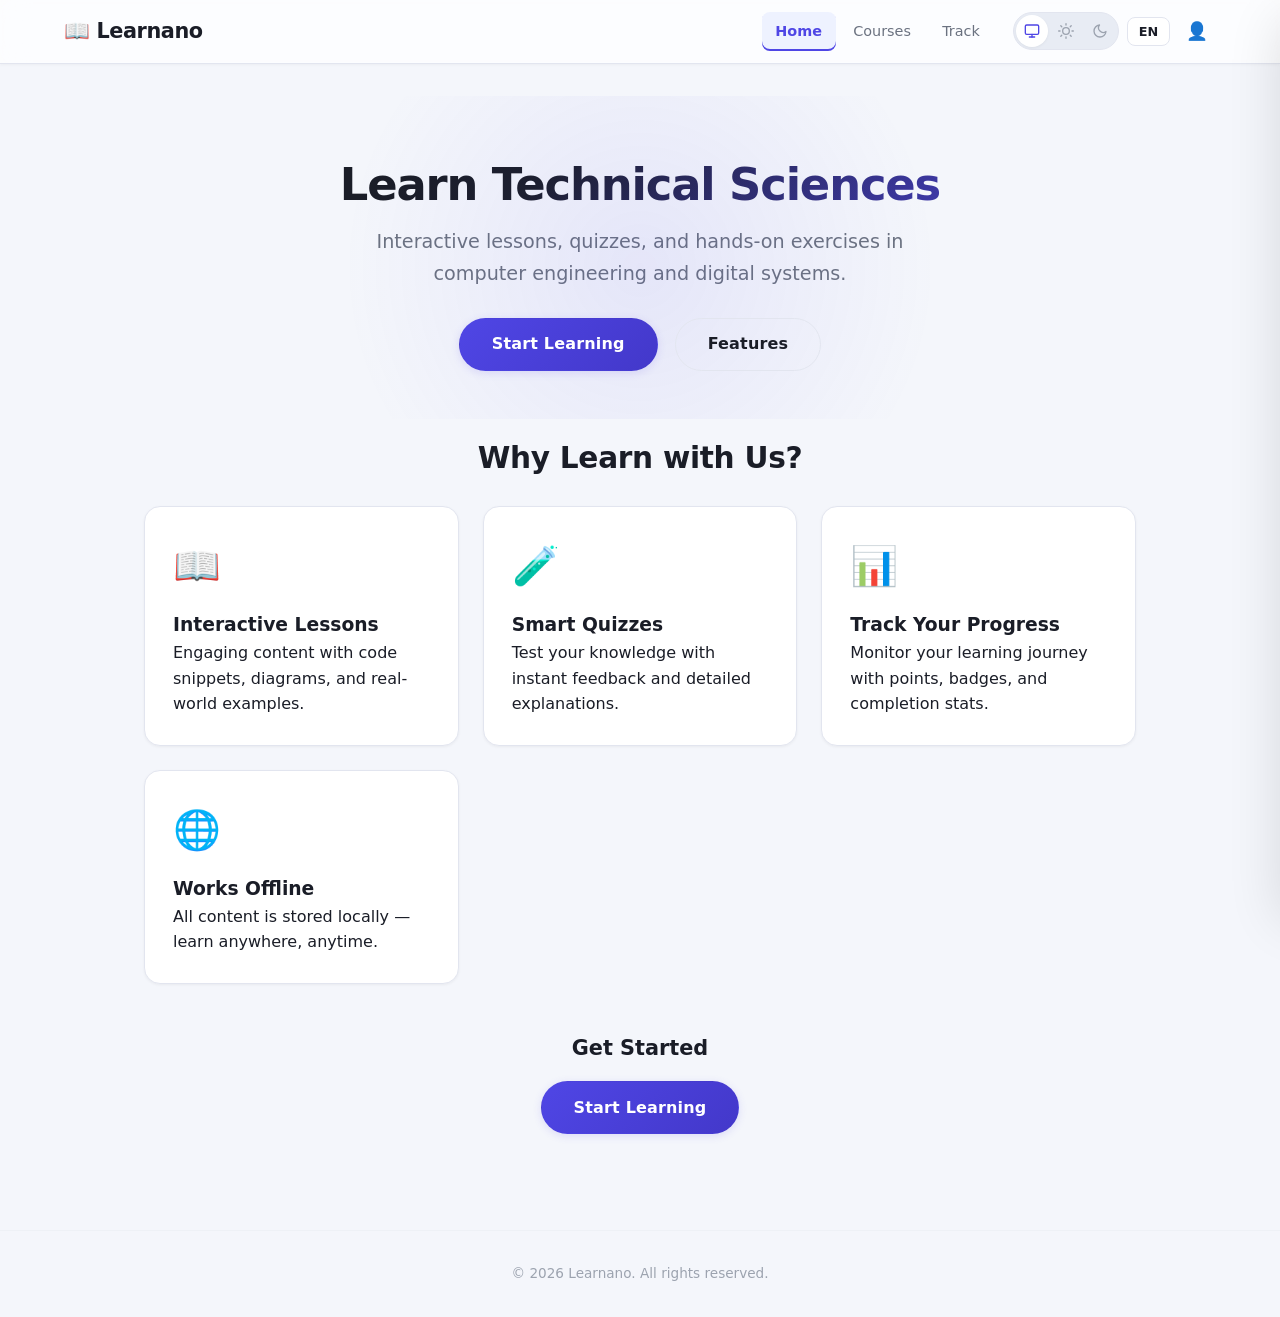
==== index.html @ 5692a2cd "version v1.0.0" ====
<!DOCTYPE html>
<html lang="en" data-theme="system">
<head>
  <meta charset="UTF-8">
  <meta name="viewport" content="width=device-width, initial-scale=1.0">
  <meta name="description" content="Learn Technical Sciences — interactive lessons, quizzes, and exercises.">
  <title>Learnano — Technical Sciences</title>
  <link rel="stylesheet" href="css/main.css">
  <link rel="stylesheet" href="css/animations.css">
</head>
<body data-page="home">

<div id="app">
  <main class="page-wrapper">
    <div class="container">

      <section class="hero text-center animate-fade-in">
        <h1 class="hero-title" data-i18n="hero.title">Learn Technical Sciences</h1>
        <p class="hero-subtitle" data-i18n="hero.subtitle">Interactive lessons, quizzes, and hands-on exercises in computer engineering and digital systems.</p>
        <a href="courses.html" class="btn btn-primary btn-lg" data-i18n="hero.cta">Start Learning</a>
        <a href="#features" class="btn btn-outline btn-lg" data-i18n="home.features" style="margin-inline-start:0.75rem">Features</a>
      </section>

      <section id="features" class="features-section">
        <h2 class="section-title text-center" data-i18n="features.title">Why Learn with Us?</h2>
        <div class="card-grid stagger-children">
          <div class="card">
            <div class="card-body">
              <div class="feature-icon">📖</div>
              <h3 data-i18n="feature.interactive">Interactive Lessons</h3>
              <p data-i18n="feature.interactive.desc">Engaging content with code snippets, diagrams, and real-world examples.</p>
            </div>
          </div>
          <div class="card">
            <div class="card-body">
              <div class="feature-icon">🧪</div>
              <h3 data-i18n="feature.quiz">Smart Quizzes</h3>
              <p data-i18n="feature.quiz.desc">Test your knowledge with instant feedback and detailed explanations.</p>
            </div>
          </div>
          <div class="card">
            <div class="card-body">
              <div class="feature-icon">📊</div>
              <h3 data-i18n="feature.progress">Track Your Progress</h3>
              <p data-i18n="feature.progress.desc">Monitor your learning journey with points, badges, and completion stats.</p>
            </div>
          </div>
          <div class="card">
            <div class="card-body">
              <div class="feature-icon">🌐</div>
              <h3 data-i18n="feature.offline">Works Offline</h3>
              <p data-i18n="feature.offline.desc">All content is stored locally — learn anywhere, anytime.</p>
            </div>
          </div>
        </div>
      </section>

      <section class="text-center" style="padding:3rem 0">
        <h2 data-i18n="home.getStarted" style="font-size:1.3rem;margin-bottom:1rem">Ready to begin?</h2>
        <a href="courses.html" class="btn btn-primary btn-lg" data-i18n="hero.cta">Start Learning</a>
      </section>

    </div>
  </main>
</div>

<script src="js/core.js"></script>
<script src="js/data.js"></script>
<script src="js/loader.js"></script>
<script src="js/app.js"></script>

</body>
</html>
---- css/main.css ----
/* ================================================================
   main.css — Premium Theme, Typography, Layout & Component Styles
   ================================================================ */

/* ---------- CSS Reset ---------- */
*,
*::before,
*::after {
  box-sizing: border-box;
  margin: 0;
  padding: 0;
}

/* ---------- Theme Variables ---------- */
:root {
  /* Light theme (default) — premium tech */
  --bg-primary: #f4f6fb;
  --bg-secondary: #e8ecf4;
  --bg-surface: #ffffff;
  --bg-surface-hover: #f0f2f8;
  --text-primary: #1a1d27;
  --text-secondary: #6b7280;
  --text-muted: #9ca3af;
  --accent: #4f46e5;
  --accent-hover: #4338ca;
  --accent-light: #eef2ff;
  --accent-glow: rgba(79, 70, 229, 0.15);
  --success: #10b981;
  --success-light: #d1fae5;
  --success-dark: #059669;
  --error: #ef4444;
  --error-light: #fee2e2;
  --error-dark: #dc2626;
  --warning: #f59e0b;
  --warning-light: #fef3c7;
  --warning-dark: #d97706;
  --border: #e2e5ef;
  --border-light: #eef1f6;
  --shadow-sm: 0 1px 3px rgba(0, 0, 0, 0.05);
  --shadow-md: 0 4px 14px rgba(0, 0, 0, 0.07);
  --shadow-lg: 0 10px 30px rgba(0, 0, 0, 0.09);
  --shadow-xl: 0 20px 50px rgba(0, 0, 0, 0.12);
  --radius-sm: 8px;
  --radius-md: 12px;
  --radius-lg: 16px;
  --radius-xl: 20px;
  --transition: 0.3s cubic-bezier(0.4, 0, 0.2, 1);
  --nav-height: 64px;
  --max-width: 1040px;
  --font-sans: 'Inter', 'Segoe UI', system-ui, -apple-system, sans-serif;
  --font-mono: 'JetBrains Mono', 'Cascadia Code', 'Fira Code', 'Consolas', monospace;
}

/* ---------- Dark Theme ---------- */
[data-theme="dark"] {
  --bg-primary: #080d1a;
  --bg-secondary: #111827;
  --bg-surface: #1a2035;
  --bg-surface-hover: #232b45;
  --text-primary: #e4e9f2;
  --text-secondary: #94a3b8;
  --text-muted: #64748b;
  --accent: #818cf8;
  --accent-hover: #a5b4fc;
  --accent-light: #1e1b4b;
  --accent-glow: rgba(129, 140, 248, 0.2);
  --success: #34d399;
  --success-light: #064e3b;
  --success-dark: #10b981;
  --error: #f87171;
  --error-light: #450a0a;
  --error-dark: #ef4444;
  --warning: #fbbf24;
  --warning-light: #451a03;
  --warning-dark: #f59e0b;
  --border: #2a3350;
  --border-light: #1e2740;
  --shadow-sm: 0 1px 3px rgba(0, 0, 0, 0.3);
  --shadow-md: 0 4px 14px rgba(0, 0, 0, 0.4);
  --shadow-lg: 0 10px 30px rgba(0, 0, 0, 0.5);
  --shadow-xl: 0 20px 50px rgba(0, 0, 0, 0.6);
}

/* System preference auto-detection */
@media (prefers-color-scheme: dark) {
  [data-theme="system"] {
    --bg-primary: #080d1a;
    --bg-secondary: #111827;
    --bg-surface: #1a2035;
    --bg-surface-hover: #232b45;
    --text-primary: #e4e9f2;
    --text-secondary: #94a3b8;
    --text-muted: #64748b;
    --accent: #818cf8;
    --accent-hover: #a5b4fc;
    --accent-light: #1e1b4b;
    --accent-glow: rgba(129, 140, 248, 0.2);
    --success: #34d399;
    --success-light: #064e3b;
    --success-dark: #10b981;
    --error: #f87171;
    --error-light: #450a0a;
    --error-dark: #ef4444;
    --warning: #fbbf24;
    --warning-light: #451a03;
    --warning-dark: #f59e0b;
    --border: #2a3350;
    --border-light: #1e2740;
    --shadow-sm: 0 1px 3px rgba(0, 0, 0, 0.3);
    --shadow-md: 0 4px 14px rgba(0, 0, 0, 0.4);
    --shadow-lg: 0 10px 30px rgba(0, 0, 0, 0.5);
    --shadow-xl: 0 20px 50px rgba(0, 0, 0, 0.6);
  }
}

/* ---------- RTL Font Overrides ---------- */
[dir="rtl"] {
  --font-sans: 'Inter', 'Segoe UI', system-ui, -apple-system, 'Cairo', 'Tahoma', sans-serif;
  --font-mono: 'JetBrains Mono', 'Cascadia Code', 'Fira Code', 'Consolas', 'Courier New', monospace;
}

/* ---------- Base Typography ---------- */
html {
  font-size: 16px;
  scroll-behavior: smooth;
}

body {
  font-family: var(--font-sans);
  background: var(--bg-primary);
  color: var(--text-primary);
  line-height: 1.6;
  min-height: 100vh;
  transition: background var(--transition), color var(--transition);
  -webkit-font-smoothing: antialiased;
  -moz-osx-font-smoothing: grayscale;
}

a {
  color: var(--accent);
  text-decoration: none;
  transition: color var(--transition);
}

a:hover {
  color: var(--accent-hover);
}

img {
  max-width: 100%;
  height: auto;
}

/* ---------- Focus & Selection ---------- */
:focus-visible {
  outline: 2px solid var(--accent);
  outline-offset: 2px;
}

::selection {
  background: var(--accent-light);
  color: var(--accent);
}

/* ---------- Scrollbar ---------- */
::-webkit-scrollbar {
  width: 8px;
}

::-webkit-scrollbar-track {
  background: transparent;
}

::-webkit-scrollbar-thumb {
  background: var(--text-muted);
  border-radius: 99px;
  transition: background var(--transition);
}

::-webkit-scrollbar-thumb:hover {
  background: var(--text-secondary);
}

/* ---------- Layout Helpers ---------- */
.container {
  width: 100%;
  max-width: var(--max-width);
  margin: 0 auto;
  padding: 0 1.5rem;
}

.page-wrapper {
  min-height: calc(100vh - var(--nav-height));
  padding-top: calc(var(--nav-height) + 2rem);
  padding-bottom: 3rem;
}

.section-title {
  font-size: clamp(1.25rem, 3vw, 1.85rem);
  font-weight: 700;
  margin-bottom: 1.5rem;
  color: var(--text-primary);
  letter-spacing: -0.01em;
}

.text-center {
  text-align: center;
}

/* ---------- Navigation / Header ---------- */
.site-header {
  position: fixed;
  top: 0;
  left: 0;
  right: 0;
  height: var(--nav-height);
  background: rgba(255, 255, 255, 0.72);
  backdrop-filter: blur(14px) saturate(180%);
  -webkit-backdrop-filter: blur(14px) saturate(180%);
  border-bottom: 1px solid var(--border);
  z-index: 1000;
  box-shadow: 0 1px 3px rgba(0, 0, 0, 0.04);
  transition: background var(--transition), border-color var(--transition), box-shadow var(--transition);
}

[data-theme="dark"] .site-header {
  background: rgba(26, 32, 53, 0.78);
  backdrop-filter: blur(14px) saturate(180%);
  -webkit-backdrop-filter: blur(14px) saturate(180%);
}

@media (prefers-color-scheme: dark) {
  [data-theme="system"] .site-header {
    background: rgba(26, 32, 53, 0.78);
    backdrop-filter: blur(14px) saturate(180%);
    -webkit-backdrop-filter: blur(14px) saturate(180%);
  }
}

.header-inner {
  display: flex;
  align-items: center;
  height: 100%;
  max-width: 1200px;
  margin: 0 auto;
  padding: 0 1.5rem;
  gap: 1.25rem;
}

.site-logo {
  display: flex;
  align-items: center;
  gap: 0.5rem;
  font-size: clamp(1.1rem, 2vw, 1.3rem);
  font-weight: 800;
  color: var(--text-primary);
  text-decoration: none;
  white-space: nowrap;
  letter-spacing: -0.02em;
  transition: color var(--transition), transform var(--transition);
}

.site-logo:hover {
  color: var(--accent);
  transform: scale(1.03);
}

.nav-links {
  display: flex;
  align-items: center;
  gap: 0.25rem;
  margin-left: auto;
  list-style: none;
}

[dir="rtl"] .nav-links {
  margin-right: auto;
  margin-left: 0;
}

.nav-links a {
  display: flex;
  align-items: center;
  gap: 0.4rem;
  padding: 0.5rem 0.85rem;
  border-radius: var(--radius-sm);
  color: var(--text-secondary);
  font-size: 0.9rem;
  font-weight: 500;
  text-decoration: none;
  transition: all var(--transition);
  position: relative;
}

.nav-links a:hover {
  color: var(--accent);
  background: var(--accent-light);
  transform: translateY(-1px);
}

.nav-links a.active {
  color: var(--accent);
  background: var(--accent-light);
  font-weight: 600;
  box-shadow: inset 0 -2px 0 var(--accent);
}

.header-controls {
  display: flex;
  align-items: center;
  gap: 0.5rem;
  flex-shrink: 0;
}

/* ---------- Buttons ---------- */
.btn {
  display: inline-flex;
  align-items: center;
  justify-content: center;
  gap: 0.5rem;
  padding: 0.6rem 1.4rem;
  border: 1px solid transparent;
  border-radius: 999px;
  font-size: 0.9rem;
  font-weight: 600;
  font-family: inherit;
  cursor: pointer;
  transition: all var(--transition);
  white-space: nowrap;
  user-select: none;
  text-decoration: none;
  position: relative;
  overflow: hidden;
  letter-spacing: 0.01em;
}

.btn::before {
  content: '';
  position: absolute;
  inset: 0;
  border-radius: inherit;
  background: linear-gradient(135deg, rgba(255,255,255,0.15), transparent 50%);
  pointer-events: none;
  opacity: 0;
  transition: opacity var(--transition);
}

.btn::after {
  content: '';
  position: absolute;
  inset: 0;
  background: transparent;
  transition: background var(--transition);
  pointer-events: none;
}

.btn:hover {
  transform: translateY(-2px);
  box-shadow: var(--shadow-md);
}

.btn:hover::before {
  opacity: 1;
}

.btn:active {
  transform: translateY(0) scale(0.97);
}

.btn:focus-visible {
  outline: 2px solid var(--accent);
  outline-offset: 2px;
}

.btn-primary {
  background: linear-gradient(135deg, var(--accent), var(--accent-hover));
  color: #fff;
  border-color: transparent;
  box-shadow: 0 2px 8px var(--accent-glow);
}

.btn-primary:hover {
  box-shadow: 0 6px 20px var(--accent-glow);
  transform: translateY(-2px);
}

.btn-outline {
  background: transparent;
  color: var(--text-primary);
  border-color: var(--border);
}

.btn-outline:hover {
  background: var(--bg-surface-hover);
  border-color: var(--accent);
  color: var(--accent);
}

.btn-success {
  background: linear-gradient(135deg, var(--success), var(--success-dark));
  color: #fff;
  border-color: transparent;
  box-shadow: 0 2px 8px rgba(16, 185, 129, 0.2);
}

.btn-success:hover {
  box-shadow: 0 6px 20px rgba(16, 185, 129, 0.3);
  transform: translateY(-2px);
}

[data-theme="dark"] .btn-success:hover {
  box-shadow: 0 6px 20px rgba(52, 211, 153, 0.25);
}

.btn-ghost {
  background: transparent;
  color: var(--text-secondary);
  border-color: transparent;
  padding: 0.5rem;
  border-radius: var(--radius-sm);
}

.btn-ghost:hover {
  background: var(--bg-surface-hover);
  color: var(--text-primary);
  box-shadow: none;
  transform: none;
}

.btn-ghost::before {
  display: none;
}

.btn-sm {
  padding: 0.35rem 0.85rem;
  font-size: 0.82rem;
}

.btn-lg {
  padding: 0.8rem 2rem;
  font-size: 1rem;
}

.btn-icon {
  width: 2.4rem;
  height: 2.4rem;
  padding: 0;
  font-size: 1.1rem;
  border-radius: 999px;
}

.btn:disabled {
  opacity: 0.4;
  cursor: not-allowed;
  pointer-events: none;
}

/* ---------- Cards ---------- */
.card {
  background: var(--bg-surface);
  border: 1px solid var(--border);
  border-radius: var(--radius-lg);
  box-shadow: var(--shadow-sm);
  transition: all var(--transition);
  overflow: hidden;
  position: relative;
}

.card::before {
  content: '';
  position: absolute;
  inset: -1px;
  border-radius: inherit;
  padding: 1px;
  background: linear-gradient(135deg, transparent 40%, var(--accent-light) 60%, transparent 80%);
  opacity: 0;
  transition: opacity var(--transition);
  pointer-events: none;
  -webkit-mask: linear-gradient(#fff 0 0) content-box, linear-gradient(#fff 0 0);
  -webkit-mask-composite: xor;
  mask: linear-gradient(#fff 0 0) content-box, linear-gradient(#fff 0 0);
  mask-composite: exclude;
}

.card:hover {
  transform: translateY(-6px);
  box-shadow: var(--shadow-lg), 0 0 0 1px var(--accent-light);
}

.card:hover::before {
  opacity: 1;
}

.card-body {
  padding: 1.75rem;
}

/* Cards Grid */
.card-grid {
  display: grid;
  grid-template-columns: repeat(auto-fill, minmax(280px, 1fr));
  gap: 1.5rem;
}

[dir="rtl"] .card-grid {
  direction: rtl;
}

/* ---------- Progress Bars ---------- */
.progress-bar {
  width: 100%;
  height: 8px;
  background: var(--bg-secondary);
  border-radius: 99px;
  overflow: hidden;
  position: relative;
}

.progress-fill {
  height: 100%;
  background: linear-gradient(90deg, var(--accent), var(--accent-hover), var(--accent));
  background-size: 200% 100%;
  border-radius: 99px;
  transition: width 0.6s cubic-bezier(0.4, 0, 0.2, 1);
  transform-origin: left center;
  animation: shimmer-slide 3s ease-in-out infinite;
}

[dir="rtl"] .progress-fill {
  transform-origin: right center;
}

/* ---------- Badges ---------- */
.badge {
  display: inline-flex;
  align-items: center;
  gap: 0.35rem;
  padding: 0.2rem 0.65rem;
  border-radius: 99px;
  font-size: 0.75rem;
  font-weight: 600;
  text-transform: uppercase;
  letter-spacing: 0.03em;
  transition: all var(--transition);
}

.badge-accent {
  background: var(--accent-light);
  color: var(--accent);
}

.badge-success {
  background: var(--success-light);
  color: var(--success);
}

.badge-warning {
  background: var(--warning-light);
  color: var(--warning);
}

/* ---------- Theme Toggle ---------- */
.theme-toggle {
  display: flex;
  align-items: center;
  gap: 2px;
  background: var(--bg-secondary);
  border-radius: 999px;
  padding: 2px;
  border: 1px solid var(--border);
  transition: background var(--transition), border-color var(--transition);
}

.theme-btn {
  display: flex;
  align-items: center;
  justify-content: center;
  width: 2rem;
  height: 2rem;
  border: none;
  border-radius: 999px;
  background: transparent;
  color: var(--text-muted);
  cursor: pointer;
  transition: all var(--transition);
  padding: 0;
}

.theme-btn svg {
  display: block;
}

.theme-btn:hover {
  color: var(--text-secondary);
  background: var(--bg-surface-hover);
}

.theme-btn.active {
  background: var(--bg-surface);
  color: var(--accent);
  box-shadow: var(--shadow-sm);
}

.theme-btn:focus-visible {
  outline: 2px solid var(--accent);
  outline-offset: 1px;
}

/* ---------- Language Toggle ---------- */
.lang-btn {
  background: var(--bg-surface);
  color: var(--text-primary);
  border: 1px solid var(--border);
  border-radius: var(--radius-sm);
  padding: 0.35rem 0.65rem;
  font-size: 0.8rem;
  font-weight: 600;
  cursor: pointer;
  font-family: inherit;
  transition: all var(--transition);
  text-transform: uppercase;
}

.lang-btn:hover {
  border-color: var(--accent);
  background: var(--accent-light);
  color: var(--accent);
  transform: translateY(-1px);
}

.lang-btn:focus-visible {
  outline: 2px solid var(--accent);
  outline-offset: 1px;
}

/* ---------- Toast Notifications ---------- */
.toast-container {
  position: fixed;
  bottom: 1.5rem;
  right: 1.5rem;
  z-index: 9999;
  display: flex;
  flex-direction: column;
  gap: 0.5rem;
  pointer-events: none;
}

[dir="rtl"] .toast-container {
  right: auto;
  left: 1.5rem;
}

.toast {
  display: flex;
  align-items: center;
  gap: 0.75rem;
  padding: 0.85rem 1.25rem;
  background: var(--bg-surface);
  border: 1px solid var(--border);
  border-radius: var(--radius-md);
  box-shadow: var(--shadow-lg);
  font-size: 0.9rem;
  color: var(--text-primary);
  pointer-events: auto;
  animation: slide-up 0.35s cubic-bezier(0.4, 0, 0.2, 1) both;
  max-width: 380px;
  position: relative;
  overflow: hidden;
}

.toast::before {
  content: '';
  position: absolute;
  left: 0;
  top: 0;
  bottom: 0;
  width: 3px;
  background: var(--accent);
  border-radius: 0 2px 2px 0;
}

[dir="rtl"] .toast::before {
  left: auto;
  right: 0;
  border-radius: 2px 0 0 2px;
}

.toast-icon {
  font-size: 1.2rem;
  flex-shrink: 0;
}

/* ---------- Footer ---------- */
.site-footer {
  text-align: center;
  padding: 2rem 1.5rem;
  color: var(--text-muted);
  font-size: 0.85rem;
  border-top: 1px solid var(--border-light);
  margin-top: auto;
  transition: border-color var(--transition);
}

.site-footer a {
  color: var(--text-secondary);
}

.site-footer a:hover {
  color: var(--accent);
}

/* ---------- Loading State ---------- */
.loading-spinner {
  width: 2.5rem;
  height: 2.5rem;
  border: 3px solid var(--border);
  border-top-color: var(--accent);
  border-radius: 50%;
  animation: spin 0.6s linear infinite;
  margin: 2.5rem auto;
  box-shadow: 0 0 20px var(--accent-glow);
}

/* Skeleton loading placeholder */
.skeleton {
  background: linear-gradient(90deg,
    var(--bg-secondary) 25%,
    var(--bg-surface-hover) 50%,
    var(--bg-secondary) 75%);
  background-size: 200% 100%;
  animation: skeleton-pulse 1.5s ease-in-out infinite;
  border-radius: var(--radius-sm);
}

.skeleton-text {
  height: 1rem;
  margin-bottom: 0.5rem;
  width: 100%;
}

.skeleton-text:last-child {
  width: 60%;
}

.skeleton-title {
  height: 1.5rem;
  width: 70%;
  margin-bottom: 1rem;
}

.skeleton-card {
  height: 180px;
  border-radius: var(--radius-lg);
}

/* ---------- Empty State ---------- */
.empty-state {
  text-align: center;
  padding: 3rem 1.5rem;
  color: var(--text-muted);
}

.empty-state-icon {
  font-size: 3rem;
  margin-bottom: 1rem;
}

/* ---------- User Panel ---------- */
.panel-overlay {
  position: fixed;
  inset: 0;
  background: rgba(0, 0, 0, 0.5);
  backdrop-filter: blur(4px);
  z-index: 1999;
  opacity: 0;
  pointer-events: none;
  transition: opacity 0.35s ease;
}

.panel-overlay.open {
  opacity: 1;
  pointer-events: auto;
}

.user-panel {
  position: fixed;
  top: 0;
  right: 0;
  bottom: 0;
  width: 360px;
  max-width: 100vw;
  background: var(--bg-surface);
  border-left: 1px solid var(--border);
  box-shadow: var(--shadow-xl);
  z-index: 2000;
  transform: translateX(100%);
  transition: transform 0.4s cubic-bezier(0.4, 0, 0.2, 1);
  display: flex;
  flex-direction: column;
  overflow: hidden;
}

[dir="rtl"] .user-panel {
  right: auto;
  left: 0;
  border-left: none;
  border-right: 1px solid var(--border);
  transform: translateX(-100%);
}

.user-panel.open {
  transform: translateX(0);
}

.panel-header {
  display: flex;
  align-items: center;
  justify-content: space-between;
  padding: 1rem 1.5rem;
  border-bottom: 1px solid var(--border);
  flex-shrink: 0;
}

.panel-title {
  font-size: 1.1rem;
  font-weight: 700;
}

.panel-body {
  flex: 1;
  overflow-y: auto;
  padding: 1.5rem;
}

.panel-avatar {
  font-size: 3rem;
  text-align: center;
  margin-bottom: 1rem;
}

.panel-level-section {
  text-align: center;
  margin-bottom: 1.5rem;
}

.panel-level-badge {
  display: inline-block;
  background: var(--accent-light);
  color: var(--accent);
  padding: 0.25rem 1rem;
  border-radius: 99px;
  font-size: 0.85rem;
  font-weight: 700;
  margin-bottom: 0.25rem;
}

.panel-level-label {
  font-size: 1.15rem;
  font-weight: 600;
  margin-bottom: 0.5rem;
  color: var(--text-secondary);
}

.panel-level-next {
  font-size: 0.8rem;
  color: var(--text-muted);
  margin-top: 0.35rem;
}

.panel-stats {
  display: grid;
  grid-template-columns: repeat(3, 1fr);
  gap: 0.75rem;
  margin-bottom: 1.5rem;
}

.panel-stat {
  text-align: center;
  background: var(--bg-primary);
  border-radius: var(--radius-sm);
  padding: 0.75rem 0.5rem;
  transition: background var(--transition);
}

.panel-stat-value {
  display: block;
  font-size: 1.3rem;
  font-weight: 800;
  color: var(--accent);
}

.panel-stat-label {
  display: block;
  font-size: 0.75rem;
  color: var(--text-muted);
  margin-top: 0.15rem;
  text-transform: uppercase;
  letter-spacing: 0.03em;
}

.panel-section {
  margin-bottom: 1.5rem;
}

.panel-section h4 {
  font-size: 0.9rem;
  font-weight: 600;
  margin-bottom: 0.6rem;
  color: var(--text-secondary);
  text-transform: uppercase;
  letter-spacing: 0.04em;
}

.panel-badges {
  display: flex;
  flex-wrap: wrap;
  gap: 0.4rem;
}

.panel-badges .badge-item {
  display: inline-flex;
  align-items: center;
  gap: 0.35rem;
  background: var(--bg-primary);
  border: 1px solid var(--border);
  border-radius: var(--radius-sm);
  padding: 0.35rem 0.65rem;
  font-size: 0.82rem;
  transition: all var(--transition);
}

.panel-course-item {
  padding: 0.5rem 0;
  border-bottom: 1px solid var(--border-light);
  font-size: 0.85rem;
  transition: border-color var(--transition);
}

.panel-course-item:last-child {
  border-bottom: none;
}

.panel-footer {
  display: flex;
  align-items: center;
  justify-content: space-between;
  gap: 0.5rem;
  padding: 0.85rem 1.5rem;
  border-top: 1px solid var(--border);
  flex-shrink: 0;
}

/* ---------- HERO (Home) ---------- */
.hero {
  padding: 4rem 0 3rem;
  position: relative;
  overflow: hidden;
}

.hero::before {
  content: '';
  position: absolute;
  top: -40%;
  left: 50%;
  transform: translateX(-50%);
  width: 600px;
  height: 600px;
  background: radial-gradient(circle, var(--accent-glow) 0%, transparent 70%);
  border-radius: 50%;
  pointer-events: none;
  opacity: 0.6;
}

[data-theme="dark"] .hero::before {
  opacity: 0.3;
}

@media (prefers-color-scheme: dark) {
  [data-theme="system"] .hero::before {
    opacity: 0.3;
  }
}

.hero-title {
  font-size: clamp(1.8rem, 5vw, 2.8rem);
  font-weight: 800;
  line-height: 1.12;
  margin-bottom: 1rem;
  letter-spacing: -0.025em;
  background: linear-gradient(135deg, var(--text-primary) 40%, var(--accent) 100%);
  -webkit-background-clip: text;
  -webkit-text-fill-color: transparent;
  background-clip: text;
}

.hero-subtitle {
  font-size: clamp(1rem, 2vw, 1.2rem);
  color: var(--text-secondary);
  max-width: 620px;
  margin: 0 auto 1.75rem;
  line-height: 1.65;
}

[dir="rtl"] .hero-content {
  text-align: right;
}

/* ---------- Feature Icon (Home) ---------- */
.feature-icon {
  font-size: 2.4rem;
  margin-bottom: 0.85rem;
  display: inline-block;
}

.features-section {
  padding-top: 1rem;
}

/* ---------- Course Card (Courses page) ---------- */
.course-card-icon {
  font-size: 2.2rem;
  margin-bottom: 0.85rem;
  display: inline-block;
}

.course-card-meta {
  display: flex;
  gap: 1rem;
  font-size: 0.85rem;
  color: var(--text-secondary);
  margin: 0.5rem 0;
}

.course-card-bar {
  margin: 0.85rem 0;
}

/* ---------- Track Page Stats ---------- */
.track-stats {
  display: grid;
  grid-template-columns: repeat(auto-fit, minmax(160px, 1fr));
  gap: 1rem;
  margin-bottom: 2rem;
}

.stat-card {
  background: var(--bg-surface);
  border: 1px solid var(--border);
  border-radius: var(--radius-lg);
  padding: 1.5rem;
  text-align: center;
  box-shadow: var(--shadow-sm);
  transition: all var(--transition);
}

.stat-card:hover {
  transform: translateY(-2px);
  box-shadow: var(--shadow-md);
  border-color: var(--accent-light);
}

.stat-value {
  font-size: 2rem;
  font-weight: 800;
  color: var(--accent);
}

.stat-label {
  font-size: 0.85rem;
  color: var(--text-secondary);
  margin-top: 0.25rem;
}

/* ---------- Progress Card (Track) ---------- */
.progress-card {
  background: var(--bg-surface);
  border: 1px solid var(--border);
  border-radius: var(--radius-md);
  padding: 1.25rem 1.5rem;
  margin-bottom: 1rem;
  box-shadow: var(--shadow-sm);
  transition: all var(--transition);
}

.progress-card:hover {
  border-color: var(--accent-light);
  box-shadow: var(--shadow-md);
}

.progress-card-header {
  display: flex;
  justify-content: space-between;
  align-items: center;
  margin-bottom: 0.75rem;
}

/* ---------- Badge Item (Track) ---------- */
.badge-item {
  display: inline-flex;
  align-items: center;
  gap: 0.5rem;
  background: var(--bg-surface);
  border: 1px solid var(--border);
  border-radius: var(--radius-md);
  padding: 0.75rem 1rem;
  margin: 0.25rem;
  transition: all var(--transition);
}

.badge-item:hover {
  border-color: var(--accent-light);
  box-shadow: var(--shadow-sm);
}

.badge-item.locked {
  opacity: 0.4;
  filter: grayscale(0.8);
}

/* ---------- Checklist Item (Track) ---------- */
.checklist-item {
  display: flex;
  align-items: center;
  gap: 0.75rem;
  padding: 0.55rem 0;
  border-bottom: 1px solid var(--border-light);
  font-size: 0.9rem;
  transition: border-color var(--transition);
}

.checklist-item:last-child {
  border-bottom: none;
}

.check-icon {
  width: 1.25rem;
  text-align: center;
  flex-shrink: 0;
}

/* ---------- Scroll Progress Bar (Viewer) ---------- */
.scroll-progress {
  position: fixed;
  top: 0;
  left: 0;
  right: 0;
  height: 3px;
  z-index: 1001;
  background: transparent;
}

.scroll-progress-fill {
  height: 100%;
  background: linear-gradient(90deg, var(--accent), var(--accent-hover));
  width: 0%;
  transition: width 0.08s linear;
  border-radius: 0 2px 2px 0;
}

/* ---------- Viewer Wrapper (Viewer) ---------- */
.viewer-wrapper {
  min-height: calc(100vh - var(--nav-height));
  padding-top: calc(var(--nav-height) + 1.5rem);
  padding-bottom: 3rem;
}

.viewer-breadcrumb {
  font-size: 0.85rem;
  color: var(--text-muted);
  margin-bottom: 0.5rem;
}

.viewer-breadcrumb a {
  color: var(--text-muted);
  transition: color var(--transition);
}

.viewer-breadcrumb a:hover {
  color: var(--accent);
}

.viewer-title {
  font-size: clamp(1.35rem, 3vw, 1.9rem);
  font-weight: 700;
  margin-bottom: 1.5rem;
  letter-spacing: -0.01em;
}

.viewer-content {
  background: var(--bg-surface);
  border: 1px solid var(--border);
  border-radius: var(--radius-lg);
  padding: 2rem;
  min-height: 280px;
  box-shadow: var(--shadow-sm);
  transition: background var(--transition), border-color var(--transition), box-shadow var(--transition);
}

.viewer-content.animate-scale-in {
  animation: scale-in 0.35s cubic-bezier(0.4, 0, 0.2, 1) both;
}

/* Markdown rendered styles */
.viewer-content h1 {
  font-size: clamp(1.4rem, 3vw, 1.75rem);
  margin: 1.75rem 0 0.75rem;
  border-bottom: 1px solid var(--border-light);
  padding-bottom: 0.45rem;
}

.viewer-content h2 {
  font-size: clamp(1.2rem, 2.5vw, 1.4rem);
  margin: 1.5rem 0 0.5rem;
}

.viewer-content h3 {
  font-size: clamp(1.05rem, 2vw, 1.15rem);
  margin: 1.25rem 0 0.5rem;
}

.viewer-content p {
  margin-bottom: 0.9rem;
  line-height: 1.75;
}

.viewer-content ul,
.viewer-content ol {
  margin: 0.5rem 0 1rem 1.5rem;
}

[dir="rtl"] .viewer-content ul,
[dir="rtl"] .viewer-content ol {
  margin-left: 0;
  margin-right: 1.5rem;
}

.viewer-content li {
  margin-bottom: 0.3rem;
}

.viewer-content pre {
  background: var(--bg-secondary);
  border: 1px solid var(--border);
  border-radius: var(--radius-md);
  padding: 1.25rem;
  overflow-x: auto;
  margin: 1.25rem 0;
  font-size: 0.88rem;
  line-height: 1.65;
  position: relative;
}

.viewer-content pre::before {
  content: attr(data-language);
  position: absolute;
  top: 0;
  right: 0;
  padding: 0.2rem 0.6rem;
  font-size: 0.7rem;
  font-weight: 600;
  text-transform: uppercase;
  letter-spacing: 0.05em;
  color: var(--text-muted);
  background: var(--bg-surface);
  border-radius: 0 var(--radius-md) 0 var(--radius-sm);
  border-bottom: 1px solid var(--border);
  border-left: 1px solid var(--border);
}

.viewer-content pre code {
  background: none;
  padding: 0;
  color: var(--text-primary);
  font-size: inherit;
  font-family: var(--font-mono);
}

.viewer-content :not(pre) > code {
  background: var(--bg-secondary);
  padding: 0.15rem 0.4rem;
  border-radius: 4px;
  font-size: 0.88em;
  color: var(--accent);
}

.viewer-content table {
  width: 100%;
  border-collapse: collapse;
  margin: 1rem 0;
  font-size: 0.9rem;
}

.viewer-content th,
.viewer-content td {
  padding: 0.55rem 0.75rem;
  border: 1px solid var(--border);
}

.viewer-content th {
  background: var(--bg-secondary);
  font-weight: 600;
}

.viewer-content blockquote {
  border-inline-start: 4px solid var(--accent);
  padding: 0.5rem 1rem;
  margin: 1rem 0;
  background: var(--bg-secondary);
  border-radius: 0 var(--radius-sm) var(--radius-sm) 0;
  color: var(--text-secondary);
}

.viewer-content hr {
  border: none;
  border-top: 1px solid var(--border);
  margin: 1.75rem 0;
}

.viewer-content img {
  max-width: 100%;
  border-radius: var(--radius-sm);
  margin: 1rem 0;
}

.viewer-content strong {
  font-weight: 700;
}

/* ---------- Quiz Styles (Viewer) ---------- */
.quiz-question {
  margin-bottom: 2rem;
  padding-bottom: 1.5rem;
  border-bottom: 1px solid var(--border-light);
}

.quiz-question:last-child {
  border-bottom: none;
}

.quiz-question-text {
  font-weight: 600;
  margin-bottom: 1rem;
  font-size: 1.05rem;
}

.quiz-options {
  display: flex;
  flex-direction: column;
  gap: 0.5rem;
}

.quiz-option {
  display: flex;
  align-items: center;
  gap: 0.75rem;
  padding: 0.75rem 1rem;
  border-radius: var(--radius-md);
  cursor: pointer;
  transition: all 0.25s ease;
  border: 1.5px solid var(--border);
  background: var(--bg-primary);
  position: relative;
}

.quiz-option:hover {
  border-color: var(--accent);
  background: var(--accent-light);
  transform: translateX(6px);
}

[dir="rtl"] .quiz-option:hover {
  transform: translateX(-6px);
}

.quiz-option input {
  position: absolute;
  opacity: 0;
  width: 0;
  height: 0;
  pointer-events: none;
}

.quiz-option .quiz-option-control {
  width: 1.25rem;
  height: 1.25rem;
  border-radius: 50%;
  border: 2px solid var(--text-muted);
  background: var(--bg-surface);
  flex-shrink: 0;
  display: flex;
  align-items: center;
  justify-content: center;
  transition: all 0.25s ease;
  position: relative;
}

.quiz-option .quiz-option-control::after {
  content: '';
  width: 0.6rem;
  height: 0.6rem;
  border-radius: 50%;
  background: var(--accent);
  transform: scale(0);
  transition: transform 0.2s cubic-bezier(0.4, 0, 0.2, 1);
}

.quiz-option input:checked ~ .quiz-option-control {
  border-color: var(--accent);
  background: var(--accent-light);
}

.quiz-option input:checked ~ .quiz-option-control::after {
  transform: scale(1);
}

.quiz-option input[type="checkbox"] ~ .quiz-option-control {
  border-radius: 4px;
}

.quiz-option input[type="checkbox"] ~ .quiz-option-control::after {
  border-radius: 1px;
  width: 0.5rem;
  height: 0.5rem;
}

.quiz-option .quiz-option-label {
  flex: 1;
  font-size: 0.95rem;
}

.quiz-option.correct {
  background: var(--success-light);
  border-color: var(--success);
  color: var(--success-dark);
}

.quiz-option.correct .quiz-option-control {
  border-color: var(--success);
  background: var(--success-light);
}

.quiz-option.correct .quiz-option-control::after {
  background: var(--success);
  transform: scale(1);
}

.quiz-option.incorrect {
  background: var(--error-light);
  border-color: var(--error);
  color: var(--error-dark);
}

.quiz-option.incorrect .quiz-option-control {
  border-color: var(--error);
  background: var(--error-light);
}

.quiz-option.incorrect .quiz-option-control::after {
  background: var(--error);
  transform: scale(1);
}

.quiz-option.disabled {
  pointer-events: none;
  opacity: 0.75;
}

.quiz-result {
  text-align: center;
  padding: 1.75rem;
  margin-top: 1.5rem;
  border-radius: var(--radius-md);
  animation: scale-in 0.35s cubic-bezier(0.4, 0, 0.2, 1) both;
}

.quiz-result.passed {
  background: var(--success-light);
  border: 1px solid var(--success);
}

.quiz-result.failed {
  background: var(--error-light);
  border: 1px solid var(--error);
}

.quiz-result-score {
  font-size: 2.5rem;
  font-weight: 800;
  line-height: 1.2;
}

.quiz-result-label {
  font-size: 1.15rem;
  font-weight: 600;
  margin-top: 0.35rem;
}

.quiz-result-points {
  margin-top: 0.4rem;
  color: var(--text-secondary);
  font-size: 0.95rem;
}

/* ---------- Viewer Footer ---------- */
.viewer-footer {
  display: flex;
  align-items: center;
  justify-content: space-between;
  margin-top: 1.75rem;
  gap: 0.75rem;
  flex-wrap: wrap;
}

.viewer-nav {
  display: flex;
  gap: 0.5rem;
}

/* ---------- Responsive Breakpoints ---------- */
@media (max-width: 768px) {
  .container {
    padding: 0 1rem;
  }

  .nav-links a span {
    display: none;
  }

  .nav-links a {
    padding: 0.5rem 0.6rem;
    font-size: 1.1rem;
  }

  .header-inner {
    gap: 0.5rem;
    padding: 0 1rem;
  }

  .card-grid {
    grid-template-columns: 1fr;
  }

  .card-body {
    padding: 1.25rem;
  }

  .viewer-content {
    padding: 1.25rem;
  }

  .track-stats {
    grid-template-columns: 1fr;
  }

  .user-panel {
    width: 100vw;
  }

  .hero {
    padding: 2.5rem 0 1.5rem;
  }

  .site-logo {
    font-size: 1rem;
  }

  .btn-lg {
    padding: 0.7rem 1.5rem;
    font-size: 0.95rem;
  }
}

@media (min-width: 769px) and (max-width: 1024px) {
  .card-grid {
    grid-template-columns: repeat(2, 1fr);
  }
}
---- css/animations.css ----
/* ================================================================
   animations.css — Micro-interactions, Entrance Effects & Motion
   ================================================================ */

/* ---------- Fade In ---------- */
@keyframes fade-in {
  from {
    opacity: 0;
  }
  to {
    opacity: 1;
  }
}

/* ---------- Slide Up (entrance) ---------- */
@keyframes slide-up {
  from {
    opacity: 0;
    transform: translateY(24px);
  }
  to {
    opacity: 1;
    transform: translateY(0);
  }
}

/* ---------- Slide Down ---------- */
@keyframes slide-down {
  from {
    opacity: 0;
    transform: translateY(-16px);
  }
  to {
    opacity: 1;
    transform: translateY(0);
  }
}

/* ---------- Slide In from Left ---------- */
@keyframes slide-in-left {
  from {
    opacity: 0;
    transform: translateX(-28px);
  }
  to {
    opacity: 1;
    transform: translateX(0);
  }
}

/* ---------- Slide In from Right ---------- */
@keyframes slide-in-right {
  from {
    opacity: 0;
    transform: translateX(28px);
  }
  to {
    opacity: 1;
    transform: translateX(0);
  }
}

/* ---------- Scale In (subtle pop) ---------- */
@keyframes scale-in {
  from {
    opacity: 0;
    transform: scale(0.94);
  }
  to {
    opacity: 1;
    transform: scale(1);
  }
}

/* ---------- Spinner ---------- */
@keyframes spin {
  to {
    transform: rotate(360deg);
  }
}

/* ---------- Pulse (for points earned, notifications) ---------- */
@keyframes pulse {
  0% {
    transform: scale(1);
  }
  50% {
    transform: scale(1.12);
  }
  100% {
    transform: scale(1);
  }
}

/* ---------- Shake (for wrong answers) ---------- */
@keyframes shake {
  0%,
  100% {
    transform: translateX(0);
  }
  20% {
    transform: translateX(-8px);
  }
  40% {
    transform: translateX(8px);
  }
  60% {
    transform: translateX(-5px);
  }
  80% {
    transform: translateX(5px);
  }
}

/* ---------- Progress bar fill ---------- */
@keyframes progress-fill {
  from {
    width: 0%;
  }
}

/* ---------- Fade In + Slide Up (premium entrance) ---------- */
@keyframes fade-in-up {
  from {
    opacity: 0;
    transform: translateY(32px);
  }
  to {
    opacity: 1;
    transform: translateY(0);
  }
}

/* ---------- Glow pulse (for accent elements) ---------- */
@keyframes glow-pulse {
  0%,
  100% {
    box-shadow: 0 0 0 0 var(--accent-glow);
  }
  50% {
    box-shadow: 0 0 0 8px transparent;
  }
}

/* ---------- Utility Classes ---------- */
.animate-fade-in {
  animation: fade-in 0.45s cubic-bezier(0.4, 0, 0.2, 1) both;
}

.animate-slide-up {
  animation: slide-up 0.45s cubic-bezier(0.4, 0, 0.2, 1) both;
}

.animate-slide-down {
  animation: slide-down 0.35s cubic-bezier(0.4, 0, 0.2, 1) both;
}

.animate-scale-in {
  animation: scale-in 0.35s cubic-bezier(0.4, 0, 0.2, 1) both;
}

.animate-shake {
  animation: shake 0.45s cubic-bezier(0.4, 0, 0.2, 1);
}

.animate-pulse {
  animation: pulse 0.5s cubic-bezier(0.4, 0, 0.2, 1);
}

.animate-fade-in-up {
  animation: fade-in-up 0.5s cubic-bezier(0.4, 0, 0.2, 1) both;
}

.animate-glow-pulse {
  animation: glow-pulse 2s ease-in-out infinite;
}

/* ---------- Staggered Children ---------- */
.stagger-children > * {
  opacity: 0;
  animation: slide-up 0.45s cubic-bezier(0.4, 0, 0.2, 1) forwards;
}

.stagger-children > *:nth-child(1) {
  animation-delay: 0.05s;
}

.stagger-children > *:nth-child(2) {
  animation-delay: 0.1s;
}

.stagger-children > *:nth-child(3) {
  animation-delay: 0.15s;
}

.stagger-children > *:nth-child(4) {
  animation-delay: 0.2s;
}

.stagger-children > *:nth-child(5) {
  animation-delay: 0.25s;
}

.stagger-children > *:nth-child(6) {
  animation-delay: 0.3s;
}

.stagger-children > *:nth-child(7) {
  animation-delay: 0.35s;
}

.stagger-children > *:nth-child(8) {
  animation-delay: 0.4s;
}

.stagger-children > *:nth-child(9) {
  animation-delay: 0.45s;
}

.stagger-children > *:nth-child(10) {
  animation-delay: 0.5s;
}

/* ---------- Shimmer slide (progress bars) ---------- */
@keyframes shimmer-slide {
  0% {
    background-position: 0% 50%;
  }
  50% {
    background-position: 100% 50%;
  }
  100% {
    background-position: 0% 50%;
  }
}

/* ---------- Skeleton pulse (loading placeholders) ---------- */
@keyframes skeleton-pulse {
  0% {
    background-position: 200% 0;
  }
  100% {
    background-position: -200% 0;
  }
}

/* ---------- Reduced Motion ---------- */
@media (prefers-reduced-motion: reduce) {
  *,
  *::before,
  *::after {
    animation-duration: 0.01ms !important;
    animation-iteration-count: 1 !important;
    transition-duration: 0.01ms !important;
    scroll-behavior: auto !important;
  }

  .stagger-children > * {
    opacity: 1 !important;
    animation: none !important;
  }

  .card:hover,
  .btn:hover,
  .nav-links a:hover,
  .stat-card:hover,
  .progress-card:hover,
  .badge-item:hover {
    transform: none !important;
  }

  .quiz-option:hover {
    transform: none !important;
  }
}
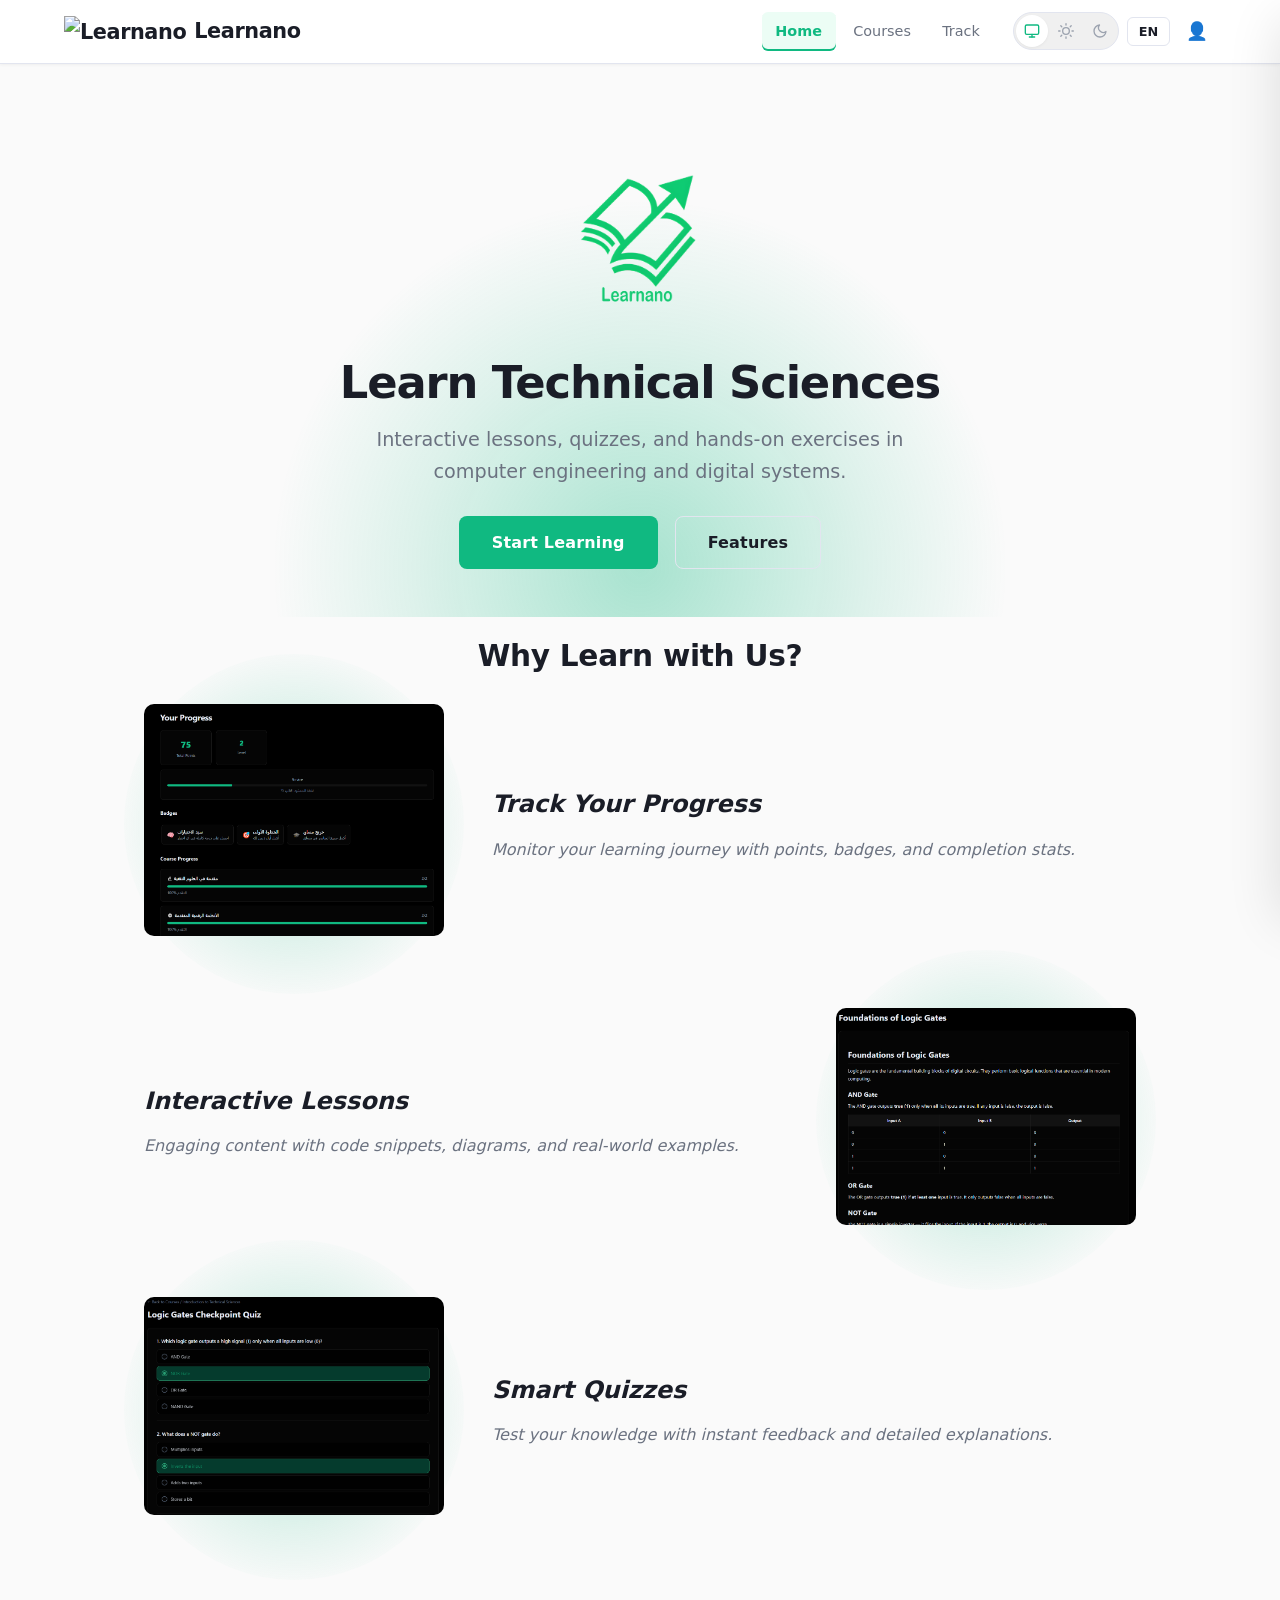
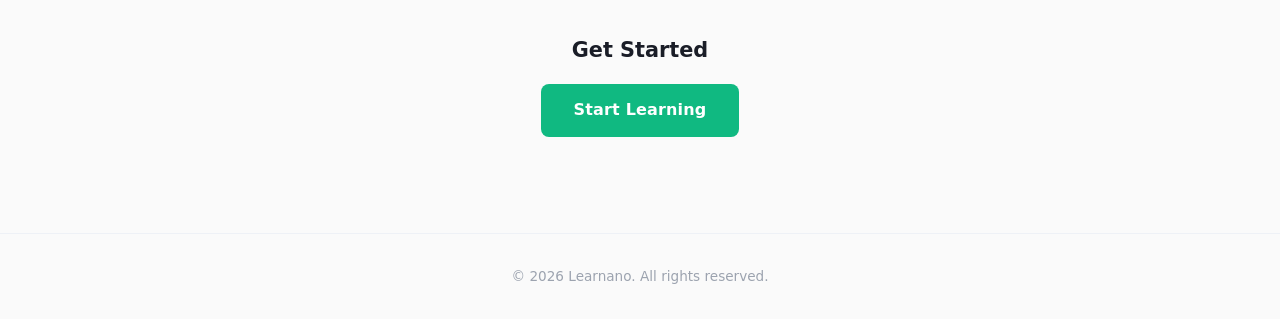
==== commit 4d28fa60: "update load courses protocol" ====
--- a/index.html
+++ b/index.html
@@ -5,6 +5,7 @@
   <meta name="viewport" content="width=device-width, initial-scale=1.0">
   <meta name="description" content="Learn Technical Sciences — interactive lessons, quizzes, and exercises.">
   <title>Learnano — Technical Sciences</title>
+  <link rel="icon" href="learnano_icon.ico" sizes="any">
   <link rel="stylesheet" href="css/main.css">
   <link rel="stylesheet" href="css/animations.css">
 </head>
@@ -15,6 +16,7 @@
     <div class="container">
 
       <section class="hero text-center animate-fade-in">
+        <img src="learnano_img.png" alt="Learnano" style="max-width:180px;height:auto;margin-bottom:1.5rem">
         <h1 class="hero-title" data-i18n="hero.title">Learn Technical Sciences</h1>
         <p class="hero-subtitle" data-i18n="hero.subtitle">Interactive lessons, quizzes, and hands-on exercises in computer engineering and digital systems.</p>
         <a href="courses.html" class="btn btn-primary btn-lg" data-i18n="hero.cta">Start Learning</a>
@@ -23,34 +25,34 @@
 
       <section id="features" class="features-section">
         <h2 class="section-title text-center" data-i18n="features.title">Why Learn with Us?</h2>
-        <div class="card-grid stagger-children">
-          <div class="card">
-            <div class="card-body">
-              <div class="feature-icon">📖</div>
-              <h3 data-i18n="feature.interactive">Interactive Lessons</h3>
-              <p data-i18n="feature.interactive.desc">Engaging content with code snippets, diagrams, and real-world examples.</p>
-            </div>
+
+        <div class="feature-row animate-feature">
+          <div class="feature-image">
+            <img src="prog_img.png" alt="Progress Tracking">
           </div>
-          <div class="card">
-            <div class="card-body">
-              <div class="feature-icon">🧪</div>
-              <h3 data-i18n="feature.quiz">Smart Quizzes</h3>
-              <p data-i18n="feature.quiz.desc">Test your knowledge with instant feedback and detailed explanations.</p>
-            </div>
+          <div class="feature-content">
+            <h3 data-i18n="feature.progress">Track Your Progress</h3>
+            <p data-i18n="feature.progress.desc">Monitor your learning journey with points, badges, and completion stats.</p>
           </div>
-          <div class="card">
-            <div class="card-body">
-              <div class="feature-icon">📊</div>
-              <h3 data-i18n="feature.progress">Track Your Progress</h3>
-              <p data-i18n="feature.progress.desc">Monitor your learning journey with points, badges, and completion stats.</p>
-            </div>
+        </div>
+
+        <div class="feature-row feature-row-reverse animate-feature">
+          <div class="feature-image">
+            <img src="less_img.png" alt="Interactive Lessons">
           </div>
-          <div class="card">
-            <div class="card-body">
-              <div class="feature-icon">🌐</div>
-              <h3 data-i18n="feature.offline">Works Offline</h3>
-              <p data-i18n="feature.offline.desc">All content is stored locally — learn anywhere, anytime.</p>
-            </div>
+          <div class="feature-content">
+            <h3 data-i18n="feature.interactive">Interactive Lessons</h3>
+            <p data-i18n="feature.interactive.desc">Engaging content with code snippets, diagrams, and real-world examples.</p>
+          </div>
+        </div>
+
+        <div class="feature-row animate-feature">
+          <div class="feature-image">
+            <img src="quis_img.png" alt="Smart Quizzes">
+          </div>
+          <div class="feature-content">
+            <h3 data-i18n="feature.quiz">Smart Quizzes</h3>
+            <p data-i18n="feature.quiz.desc">Test your knowledge with instant feedback and detailed explanations.</p>
           </div>
         </div>
       </section>
@@ -65,9 +67,10 @@
 </div>
 
 <script src="js/core.js"></script>
-<script src="js/data.js"></script>
 <script src="js/loader.js"></script>
 <script src="js/app.js"></script>
 
+
+
 </body>
 </html>
--- a/css/main.css
+++ b/css/main.css
@@ -14,17 +14,17 @@
 /* ---------- Theme Variables ---------- */
 :root {
   /* Light theme (default) — premium tech */
-  --bg-primary: #f4f6fb;
-  --bg-secondary: #e8ecf4;
+  --bg-primary: #fafafa;
+  --bg-secondary: #f0f0f0;
   --bg-surface: #ffffff;
-  --bg-surface-hover: #f0f2f8;
+  --bg-surface-hover: #f5f5f5;
   --text-primary: #1a1d27;
   --text-secondary: #6b7280;
   --text-muted: #9ca3af;
-  --accent: #4f46e5;
-  --accent-hover: #4338ca;
-  --accent-light: #eef2ff;
-  --accent-glow: rgba(79, 70, 229, 0.15);
+  --accent: #10b981;
+  --accent-hover: #059669;
+  --accent-light: #ecfdf5;
+  --accent-dark: #059669;
   --success: #10b981;
   --success-light: #d1fae5;
   --success-dark: #059669;
@@ -40,10 +40,10 @@
   --shadow-md: 0 4px 14px rgba(0, 0, 0, 0.07);
   --shadow-lg: 0 10px 30px rgba(0, 0, 0, 0.09);
   --shadow-xl: 0 20px 50px rgba(0, 0, 0, 0.12);
-  --radius-sm: 8px;
-  --radius-md: 12px;
-  --radius-lg: 16px;
-  --radius-xl: 20px;
+  --radius-sm: 6px;
+  --radius-md: 10px;
+  --radius-lg: 12px;
+  --radius-xl: 16px;
   --transition: 0.3s cubic-bezier(0.4, 0, 0.2, 1);
   --nav-height: 64px;
   --max-width: 1040px;
@@ -53,48 +53,46 @@
 
 /* ---------- Dark Theme ---------- */
 [data-theme="dark"] {
-  --bg-primary: #080d1a;
-  --bg-secondary: #111827;
-  --bg-surface: #1a2035;
-  --bg-surface-hover: #232b45;
-  --text-primary: #e4e9f2;
-  --text-secondary: #94a3b8;
-  --text-muted: #64748b;
-  --accent: #818cf8;
-  --accent-hover: #a5b4fc;
-  --accent-light: #1e1b4b;
-  --accent-glow: rgba(129, 140, 248, 0.2);
+    --bg-primary: #000000;
+    --bg-secondary: #121212;
+    --bg-surface: #050505;
+    --bg-surface-hover: #1c1c1e;
+    --text-primary: #e4e9f2;
+    --text-secondary: #94a3b8;
+    --text-muted: #64748b;
+    --accent: #10b981;
+    --accent-hover: #34d399;
+  --accent-light: #064e3b;
   --success: #34d399;
-  --success-light: #064e3b;
-  --success-dark: #10b981;
-  --error: #f87171;
-  --error-light: #450a0a;
-  --error-dark: #ef4444;
-  --warning: #fbbf24;
-  --warning-light: #451a03;
-  --warning-dark: #f59e0b;
-  --border: #2a3350;
-  --border-light: #1e2740;
-  --shadow-sm: 0 1px 3px rgba(0, 0, 0, 0.3);
-  --shadow-md: 0 4px 14px rgba(0, 0, 0, 0.4);
-  --shadow-lg: 0 10px 30px rgba(0, 0, 0, 0.5);
-  --shadow-xl: 0 20px 50px rgba(0, 0, 0, 0.6);
+    --success-light: #064e3b;
+    --success-dark: #10b981;
+    --error: #f87171;
+    --error-light: #450a0a;
+    --error-dark: #ef4444;
+    --warning: #fbbf24;
+    --warning-light: #451a03;
+    --warning-dark: #f59e0b;
+    --border: #222222;
+    --border-light: #161616;
+    --shadow-sm: 0 1px 3px rgba(0, 0, 0, 0.3);
+    --shadow-md: 0 4px 14px rgba(0, 0, 0, 0.4);
+    --shadow-lg: 0 10px 30px rgba(0, 0, 0, 0.5);
+    --shadow-xl: 0 20px 50px rgba(0, 0, 0, 0.6);
 }
 
 /* System preference auto-detection */
 @media (prefers-color-scheme: dark) {
   [data-theme="system"] {
-    --bg-primary: #080d1a;
-    --bg-secondary: #111827;
-    --bg-surface: #1a2035;
-    --bg-surface-hover: #232b45;
+  --bg-primary: #000000;
+  --bg-secondary: #121212;
+  --bg-surface: #050505;
+  --bg-surface-hover: #1c1c1e;
     --text-primary: #e4e9f2;
     --text-secondary: #94a3b8;
     --text-muted: #64748b;
-    --accent: #818cf8;
-    --accent-hover: #a5b4fc;
-    --accent-light: #1e1b4b;
-    --accent-glow: rgba(129, 140, 248, 0.2);
+  --accent: #10b981;
+  --accent-hover: #34d399;
+  --accent-light: #064e3b;
     --success: #34d399;
     --success-light: #064e3b;
     --success-dark: #10b981;
@@ -104,8 +102,8 @@
     --warning: #fbbf24;
     --warning-light: #451a03;
     --warning-dark: #f59e0b;
-    --border: #2a3350;
-    --border-light: #1e2740;
+  --border: #222222;
+  --border-light: #161616;
     --shadow-sm: 0 1px 3px rgba(0, 0, 0, 0.3);
     --shadow-md: 0 4px 14px rgba(0, 0, 0, 0.4);
     --shadow-lg: 0 10px 30px rgba(0, 0, 0, 0.5);
@@ -159,7 +157,7 @@
 
 ::selection {
   background: var(--accent-light);
-  color: var(--accent);
+  color: var(--accent-dark);
 }
 
 /* ---------- Scrollbar ---------- */
@@ -214,27 +212,11 @@
   left: 0;
   right: 0;
   height: var(--nav-height);
-  background: rgba(255, 255, 255, 0.72);
-  backdrop-filter: blur(14px) saturate(180%);
-  -webkit-backdrop-filter: blur(14px) saturate(180%);
+  background: var(--bg-surface);
   border-bottom: 1px solid var(--border);
   z-index: 1000;
-  box-shadow: 0 1px 3px rgba(0, 0, 0, 0.04);
+  box-shadow: var(--shadow-sm);
   transition: background var(--transition), border-color var(--transition), box-shadow var(--transition);
-}
-
-[data-theme="dark"] .site-header {
-  background: rgba(26, 32, 53, 0.78);
-  backdrop-filter: blur(14px) saturate(180%);
-  -webkit-backdrop-filter: blur(14px) saturate(180%);
-}
-
-@media (prefers-color-scheme: dark) {
-  [data-theme="system"] .site-header {
-    background: rgba(26, 32, 53, 0.78);
-    backdrop-filter: blur(14px) saturate(180%);
-    -webkit-backdrop-filter: blur(14px) saturate(180%);
-  }
 }
 
 .header-inner {
@@ -262,7 +244,12 @@
 
 .site-logo:hover {
   color: var(--accent);
-  transform: scale(1.03);
+}
+
+.logo-img {
+  height: 1.5em;
+  width: auto;
+  vertical-align: middle;
 }
 
 .nav-links {
@@ -295,7 +282,6 @@
 .nav-links a:hover {
   color: var(--accent);
   background: var(--accent-light);
-  transform: translateY(-1px);
 }
 
 .nav-links a.active {
@@ -320,7 +306,7 @@
   gap: 0.5rem;
   padding: 0.6rem 1.4rem;
   border: 1px solid transparent;
-  border-radius: 999px;
+  border-radius: 8px;
   font-size: 0.9rem;
   font-weight: 600;
   font-family: inherit;
@@ -330,41 +316,16 @@
   user-select: none;
   text-decoration: none;
   position: relative;
-  overflow: hidden;
   letter-spacing: 0.01em;
 }
 
-.btn::before {
-  content: '';
-  position: absolute;
-  inset: 0;
-  border-radius: inherit;
-  background: linear-gradient(135deg, rgba(255,255,255,0.15), transparent 50%);
-  pointer-events: none;
-  opacity: 0;
-  transition: opacity var(--transition);
-}
-
-.btn::after {
-  content: '';
-  position: absolute;
-  inset: 0;
-  background: transparent;
-  transition: background var(--transition);
-  pointer-events: none;
-}
-
 .btn:hover {
-  transform: translateY(-2px);
-  box-shadow: var(--shadow-md);
-}
-
-.btn:hover::before {
-  opacity: 1;
+  transform: translateY(-1px);
+  box-shadow: var(--shadow-sm);
 }
 
 .btn:active {
-  transform: translateY(0) scale(0.97);
+  transform: translateY(0);
 }
 
 .btn:focus-visible {
@@ -373,15 +334,14 @@
 }
 
 .btn-primary {
-  background: linear-gradient(135deg, var(--accent), var(--accent-hover));
+  background: var(--accent);
   color: #fff;
   border-color: transparent;
-  box-shadow: 0 2px 8px var(--accent-glow);
 }
 
 .btn-primary:hover {
-  box-shadow: 0 6px 20px var(--accent-glow);
-  transform: translateY(-2px);
+  background: var(--accent-hover);
+  box-shadow: var(--shadow-sm);
 }
 
 .btn-outline {
@@ -397,19 +357,18 @@
 }
 
 .btn-success {
-  background: linear-gradient(135deg, var(--success), var(--success-dark));
+  background: var(--success);
   color: #fff;
   border-color: transparent;
-  box-shadow: 0 2px 8px rgba(16, 185, 129, 0.2);
 }
 
 .btn-success:hover {
-  box-shadow: 0 6px 20px rgba(16, 185, 129, 0.3);
-  transform: translateY(-2px);
+  background: var(--success-dark);
+  box-shadow: var(--shadow-sm);
 }
 
 [data-theme="dark"] .btn-success:hover {
-  box-shadow: 0 6px 20px rgba(52, 211, 153, 0.25);
+  box-shadow: var(--shadow-sm);
 }
 
 .btn-ghost {
@@ -427,10 +386,6 @@
   transform: none;
 }
 
-.btn-ghost::before {
-  display: none;
-}
-
 .btn-sm {
   padding: 0.35rem 0.85rem;
   font-size: 0.82rem;
@@ -459,36 +414,15 @@
 .card {
   background: var(--bg-surface);
   border: 1px solid var(--border);
-  border-radius: var(--radius-lg);
+  border-radius: var(--radius-md);
   box-shadow: var(--shadow-sm);
   transition: all var(--transition);
   overflow: hidden;
-  position: relative;
-}
-
-.card::before {
-  content: '';
-  position: absolute;
-  inset: -1px;
-  border-radius: inherit;
-  padding: 1px;
-  background: linear-gradient(135deg, transparent 40%, var(--accent-light) 60%, transparent 80%);
-  opacity: 0;
-  transition: opacity var(--transition);
-  pointer-events: none;
-  -webkit-mask: linear-gradient(#fff 0 0) content-box, linear-gradient(#fff 0 0);
-  -webkit-mask-composite: xor;
-  mask: linear-gradient(#fff 0 0) content-box, linear-gradient(#fff 0 0);
-  mask-composite: exclude;
 }
 
 .card:hover {
-  transform: translateY(-6px);
-  box-shadow: var(--shadow-lg), 0 0 0 1px var(--accent-light);
-}
-
-.card:hover::before {
-  opacity: 1;
+  transform: translateY(-2px);
+  box-shadow: var(--shadow-md);
 }
 
 .card-body {
@@ -518,12 +452,10 @@
 
 .progress-fill {
   height: 100%;
-  background: linear-gradient(90deg, var(--accent), var(--accent-hover), var(--accent));
-  background-size: 200% 100%;
+  background: var(--accent);
   border-radius: 99px;
   transition: width 0.6s cubic-bezier(0.4, 0, 0.2, 1);
   transform-origin: left center;
-  animation: shimmer-slide 3s ease-in-out infinite;
 }
 
 [dir="rtl"] .progress-fill {
@@ -625,7 +557,6 @@
   border-color: var(--accent);
   background: var(--accent-light);
   color: var(--accent);
-  transform: translateY(-1px);
 }
 
 .lang-btn:focus-visible {
@@ -718,7 +649,6 @@
   border-radius: 50%;
   animation: spin 0.6s linear infinite;
   margin: 2.5rem auto;
-  box-shadow: 0 0 20px var(--accent-glow);
 }
 
 /* Skeleton loading placeholder */
@@ -960,25 +890,15 @@
 .hero::before {
   content: '';
   position: absolute;
-  top: -40%;
+  bottom: -350px;
   left: 50%;
-  transform: translateX(-50%);
-  width: 600px;
-  height: 600px;
-  background: radial-gradient(circle, var(--accent-glow) 0%, transparent 70%);
+  width: 800px;
+  height: 800px;
+  background: radial-gradient(circle, rgba(16, 185, 129, 0.35) 0%, rgba(16, 185, 129, 0.12) 40%, transparent 65%);
   border-radius: 50%;
   pointer-events: none;
-  opacity: 0.6;
-}
-
-[data-theme="dark"] .hero::before {
-  opacity: 0.3;
-}
-
-@media (prefers-color-scheme: dark) {
-  [data-theme="system"] .hero::before {
-    opacity: 0.3;
-  }
+  z-index: -1;
+  animation: sunrise 1.8s cubic-bezier(0.4, 0, 0.2, 1) both;
 }
 
 .hero-title {
@@ -987,10 +907,7 @@
   line-height: 1.12;
   margin-bottom: 1rem;
   letter-spacing: -0.025em;
-  background: linear-gradient(135deg, var(--text-primary) 40%, var(--accent) 100%);
-  -webkit-background-clip: text;
-  -webkit-text-fill-color: transparent;
-  background-clip: text;
+  color: var(--text-primary);
 }
 
 .hero-subtitle {
@@ -1162,6 +1079,122 @@
   min-height: calc(100vh - var(--nav-height));
   padding-top: calc(var(--nav-height) + 1.5rem);
   padding-bottom: 3rem;
+}
+
+.viewer-wrapper .container {
+  max-width: 1600px;
+}
+
+.viewer-layout {
+  display: flex;
+  gap: 1.5rem;
+  align-items: flex-start;
+}
+
+.viewer-main {
+  flex: 1 1 0;
+  min-width: 0;
+}
+
+.viewer-sidebar {
+  width: 220px;
+  flex-shrink: 0;
+  position: sticky;
+  top: calc(var(--nav-height) + 1.5rem);
+}
+
+.viewer-ad {
+  width: 260px;
+  flex-shrink: 0;
+  position: sticky;
+  top: calc(var(--nav-height) + 1.5rem);
+}
+
+.ad-card {
+  background: var(--bg-surface);
+  border: 1px solid var(--border);
+  border-radius: var(--radius-lg);
+  padding: 1.25rem;
+  box-shadow: var(--shadow-sm);
+  transition: all var(--transition);
+  overflow: hidden;
+}
+
+.ad-card:hover {
+  box-shadow: var(--shadow-md);
+  border-color: var(--accent-light);
+}
+
+.ad-title {
+  font-size: 0.95rem;
+  font-weight: 700;
+  margin-bottom: 0.75rem;
+  color: var(--text-primary);
+  line-height: 1.3;
+}
+
+.ad-image {
+  width: 100%;
+  border-radius: var(--radius-sm);
+  margin-bottom: 0.75rem;
+  display: block;
+}
+
+.ad-text {
+  font-size: 0.85rem;
+  color: var(--text-secondary);
+  line-height: 1.55;
+}
+
+.sidebar-lessons {
+  margin-bottom: 1rem;
+}
+
+.sidebar-lesson-item {
+  display: flex;
+  align-items: center;
+  gap: 0.5rem;
+  width: 100%;
+  padding: 0.55rem 0.75rem;
+  border: none;
+  border-radius: var(--radius-sm);
+  background: transparent;
+  color: var(--text-secondary);
+  font-size: 0.85rem;
+  font-family: inherit;
+  text-align: left;
+  cursor: pointer;
+  transition: all var(--transition);
+  line-height: 1.3;
+}
+
+[dir="rtl"] .sidebar-lesson-item {
+  text-align: right;
+}
+
+.sidebar-lesson-item:hover {
+  background: var(--bg-surface-hover);
+  color: var(--text-primary);
+}
+
+.sidebar-lesson-item.active {
+  background: var(--accent-light);
+  color: var(--accent);
+  font-weight: 600;
+}
+
+@media (max-width: 900px) {
+  .viewer-layout {
+    flex-direction: column;
+  }
+  .viewer-sidebar {
+    width: 100%;
+    position: static;
+  }
+  .viewer-ad {
+    width: 100%;
+    position: static;
+  }
 }
 
 .viewer-breadcrumb {
@@ -1248,6 +1281,8 @@
   font-size: 0.88rem;
   line-height: 1.65;
   position: relative;
+  direction: ltr;
+  text-align: left;
 }
 
 .viewer-content pre::before {
@@ -1281,6 +1316,7 @@
   border-radius: 4px;
   font-size: 0.88em;
   color: var(--accent);
+  direction: ltr;
 }
 
 .viewer-content table {
@@ -1516,6 +1552,76 @@
   gap: 0.5rem;
 }
 
+/* ---------- Feature Rows (Home) ---------- */
+.feature-row {
+  display: flex;
+  align-items: center;
+  gap: 3rem;
+  margin-bottom: 4rem;
+}
+
+.feature-row-reverse {
+  flex-direction: row-reverse;
+}
+
+.feature-image {
+  flex: 0 0 300px;
+  position: relative;
+}
+
+.feature-image::before {
+  content: '';
+  position: absolute;
+  top: 50%;
+  left: 50%;
+  width: 340px;
+  height: 340px;
+  transform: translate(-50%, -50%);
+  background: radial-gradient(circle, rgba(16, 185, 129, 0.35) 0%, rgba(16, 185, 129, 0.1) 50%, transparent 75%);
+  border-radius: 50%;
+  pointer-events: none;
+}
+
+.feature-image img {
+  width: 100%;
+  height: auto;
+  border-radius: var(--radius-md);
+  position: relative;
+}
+
+.feature-content {
+  flex: 1;
+}
+
+.feature-content h3 {
+  font-size: 1.5rem;
+  font-weight: 700;
+  margin-bottom: 0.75rem;
+  color: var(--text-primary);
+  font-style: italic;
+}
+
+.feature-content p {
+  font-size: 1rem;
+  color: var(--text-secondary);
+  line-height: 1.7;
+  font-style: italic;
+}
+
+@media (max-width: 768px) {
+  .feature-row,
+  .feature-row-reverse {
+    flex-direction: column;
+    gap: 1.5rem;
+    margin-bottom: 2.5rem;
+  }
+
+  .feature-image {
+    flex: 0 0 auto;
+    max-width: 240px;
+  }
+}
+
 /* ---------- Responsive Breakpoints ---------- */
 @media (max-width: 768px) {
   .container {
@@ -1562,6 +1668,7 @@
 
   .site-logo {
     font-size: 1rem;
+    color: var(--accent);
   }
 
   .btn-lg {
--- a/css/animations.css
+++ b/css/animations.css
@@ -242,6 +242,44 @@
   100% {
     background-position: -200% 0;
   }
+}
+
+/* ---------- Sunrise (green beam behind hero) ---------- */
+@keyframes sunrise {
+  from {
+    transform: translateX(-50%) translateY(100%);
+  }
+  to {
+    transform: translateX(-50%) translateY(0);
+  }
+}
+
+/* ---------- Feature Row Entrance ---------- */
+@keyframes feature-enter {
+  from {
+    opacity: 0;
+    transform: translateY(24px) rotate(-0.6deg);
+  }
+  to {
+    opacity: 1;
+    transform: translateY(0) rotate(0);
+  }
+}
+
+.animate-feature {
+  animation: feature-enter 0.6s cubic-bezier(0.4, 0, 0.2, 1) both;
+}
+
+.features-section .animate-feature:nth-of-type(1) {
+  animation-delay: 0.05s;
+}
+
+.features-section .animate-feature:nth-of-type(2) {
+  animation-delay: 0.15s;
+}
+
+.features-section .animate-feature:nth-of-type(3) {
+  animation-delay: 0.25s;
 }
 
 /* ---------- Reduced Motion ---------- */
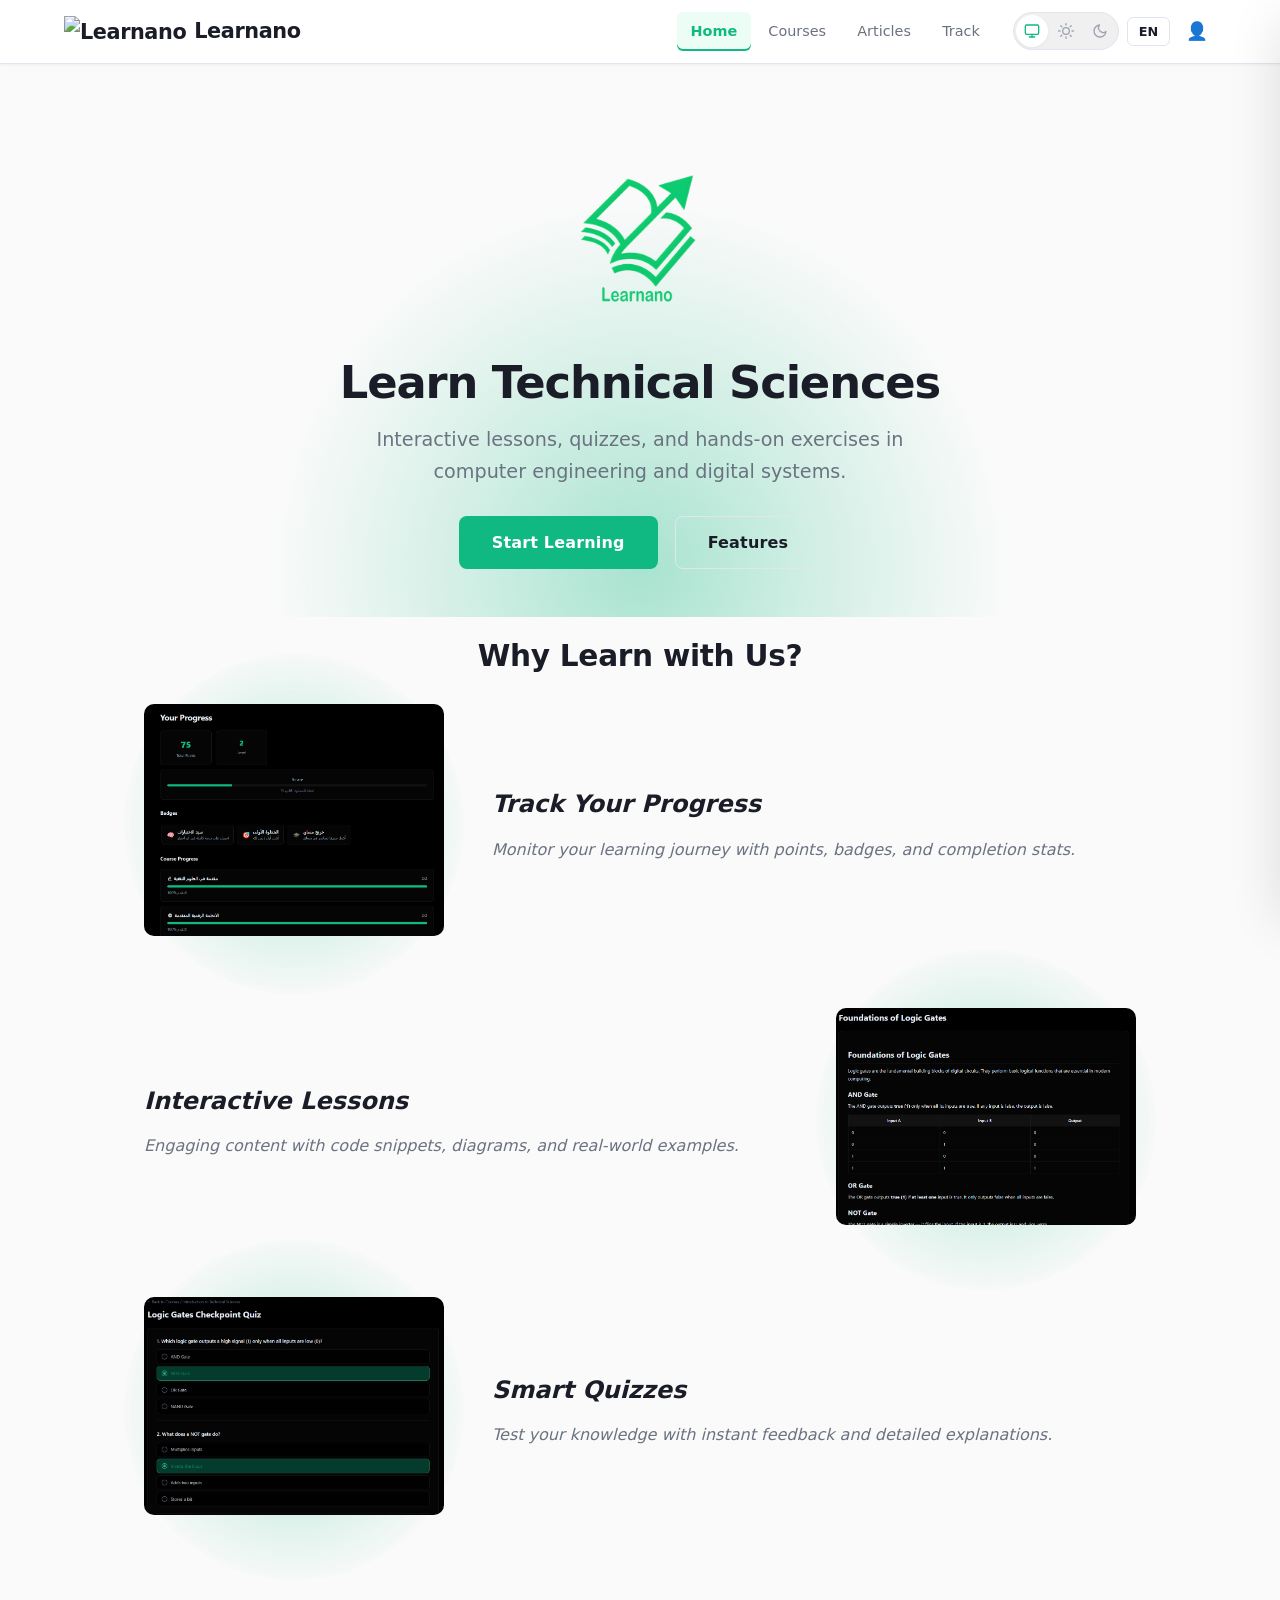
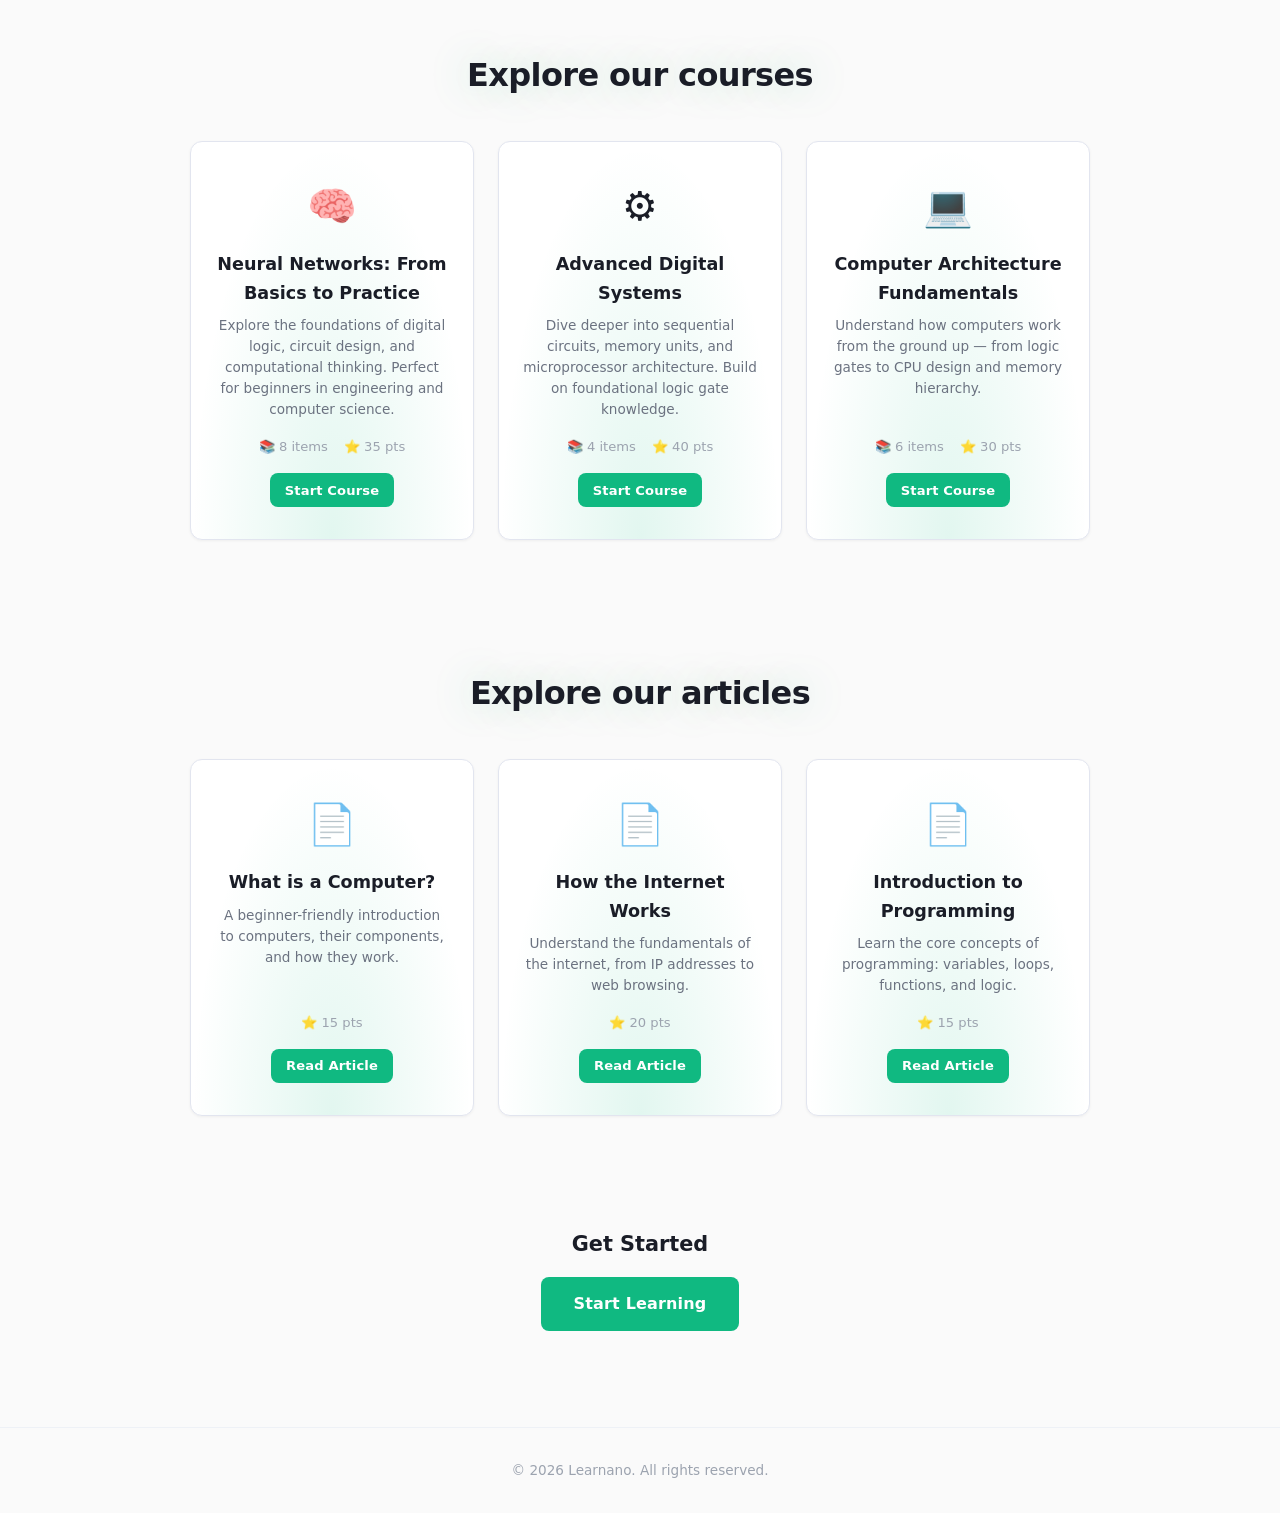
==== commit 3906d57f: "update the main page" ====
--- a/index.html
+++ b/index.html
@@ -57,6 +57,20 @@
         </div>
       </section>
 
+      <section id="home-courses" class="home-courses-section">
+        <h2 class="home-courses-title" data-i18n="home.exploreCourses">Explore our courses</h2>
+        <div id="home-courses-grid" class="home-courses-grid">
+          <div class="loading-spinner"></div>
+        </div>
+      </section>
+
+      <section id="home-articles" class="home-courses-section">
+        <h2 class="home-courses-title" data-i18n="home.exploreArticles">Explore our articles</h2>
+        <div id="home-articles-grid" class="home-courses-grid">
+          <div class="loading-spinner"></div>
+        </div>
+      </section>
+
       <section class="text-center" style="padding:3rem 0">
         <h2 data-i18n="home.getStarted" style="font-size:1.3rem;margin-bottom:1rem">Ready to begin?</h2>
         <a href="courses.html" class="btn btn-primary btn-lg" data-i18n="hero.cta">Start Learning</a>
@@ -66,6 +80,75 @@
   </main>
 </div>
 
+<script>
+async function PageInit() {
+  const coursesGrid = document.getElementById('home-courses-grid');
+  const articlesGrid = document.getElementById('home-articles-grid');
+
+  if (coursesGrid) {
+    try {
+      const courses = await Loader.loadJSON('data/courses.json');
+      coursesGrid.innerHTML = '';
+
+      courses.slice(0, 3).forEach((course, i) => {
+        const lang = App._state.lang;
+        const title = course.title[lang] || course.title.en;
+        const desc = course.description[lang] || course.description.en;
+
+        const card = document.createElement('div');
+        card.className = 'home-course-card animate-fade-in-up';
+        card.style.animationDelay = `${i * 0.12}s`;
+        card.innerHTML = `
+          <div class="home-course-icon">${course.icon || '📘'}</div>
+          <h3 class="home-course-name">${title}</h3>
+          <p class="home-course-desc">${desc}</p>
+          <div class="home-course-meta">
+            <span>📚 ${course.totalLessons} ${App.t('courses.lessons')}</span>
+            <span>⭐ ${course.totalPoints} ${App.t('courses.points')}</span>
+          </div>
+          <a href="viewer.html?course=${course.id}&item=lesson-1" class="btn btn-primary btn-sm" style="margin-top:auto">${App.t('courses.start')}</a>
+        `;
+        coursesGrid.appendChild(card);
+      });
+    } catch (err) {
+      console.error(err);
+      coursesGrid.innerHTML = '';
+    }
+  }
+
+  if (articlesGrid) {
+    try {
+      const articles = await Loader.loadJSON('data/articles.json');
+      articlesGrid.innerHTML = '';
+
+      articles.slice(0, 3).forEach((article, i) => {
+        const lang = App._state.lang;
+        const title = article.title[lang] || article.title.en;
+        const summary = article.summary[lang] || article.summary.en;
+        const completed = State.isArticleCompleted(article.id);
+
+        const card = document.createElement('div');
+        card.className = 'home-course-card animate-fade-in-up';
+        card.style.animationDelay = `${i * 0.12}s`;
+        card.innerHTML = `
+          <div class="home-course-icon">📄</div>
+          <h3 class="home-course-name">${title}</h3>
+          <p class="home-course-desc">${summary}</p>
+          <div class="home-course-meta">
+            <span>⭐ ${article.points} ${App.t('courses.points')}</span>
+          </div>
+          <a href="reader.html?article=${article.id}" class="btn btn-sm ${completed ? 'btn-success' : 'btn-primary'}" style="margin-top:auto">${completed ? App.t('viewer.completed') : App.t('articles.read')}</a>
+        `;
+        articlesGrid.appendChild(card);
+      });
+    } catch (err) {
+      console.error(err);
+      articlesGrid.innerHTML = '';
+    }
+  }
+}
+</script>
+
 <script src="js/core.js"></script>
 <script src="js/loader.js"></script>
 <script src="js/app.js"></script>
--- a/css/main.css
+++ b/css/main.css
@@ -432,7 +432,7 @@
 /* Cards Grid */
 .card-grid {
   display: grid;
-  grid-template-columns: repeat(auto-fill, minmax(280px, 1fr));
+  grid-template-columns: repeat(auto-fill, minmax(360px, 1fr));
   gap: 1.5rem;
 }
 
@@ -1224,6 +1224,7 @@
   border: 1px solid var(--border);
   border-radius: var(--radius-lg);
   padding: 2rem;
+  width: 1000px;
   min-height: 280px;
   box-shadow: var(--shadow-sm);
   transition: background var(--transition), border-color var(--transition), box-shadow var(--transition);
@@ -1622,6 +1623,117 @@
   }
 }
 
+/* ---------- Home Courses Section ---------- */
+.home-courses-section {
+  padding: 4rem 0;
+  text-align: center;
+  position: relative;
+}
+
+.home-courses-title {
+  font-size: clamp(1.4rem, 3.5vw, 2rem);
+  font-weight: 800;
+  margin-bottom: 2.5rem;
+  letter-spacing: -0.02em;
+  position: relative;
+  display: inline-block;
+  color: var(--text-primary);
+  text-shadow: 0 0 40px rgba(16, 185, 129, 0.3), 0 0 80px rgba(16, 185, 129, 0.15);
+  animation: glow-pulse-title 3s ease-in-out infinite;
+}
+
+@keyframes glow-pulse-title {
+  0%, 100% {
+    text-shadow: 0 0 40px rgba(16, 185, 129, 0.3), 0 0 80px rgba(16, 185, 129, 0.15);
+  }
+  50% {
+    text-shadow: 0 0 60px rgba(16, 185, 129, 0.5), 0 0 120px rgba(16, 185, 129, 0.25), 0 0 180px rgba(16, 185, 129, 0.1);
+  }
+}
+
+.home-courses-grid {
+  display: grid;
+  grid-template-columns: repeat(3, 1fr);
+  gap: 1.5rem;
+  max-width: 900px;
+  margin: 0 auto;
+}
+
+.home-course-card {
+  background: var(--bg-surface);
+  border: 1px solid var(--border);
+  border-radius: var(--radius-lg);
+  padding: 2rem 1.5rem;
+  display: flex;
+  flex-direction: column;
+  align-items: center;
+  text-align: center;
+  box-shadow: var(--shadow-sm);
+  transition: all var(--transition);
+  position: relative;
+  overflow: hidden;
+}
+
+.home-course-card::before {
+  content: '';
+  position: absolute;
+  inset: 0;
+  border-radius: var(--radius-lg);
+  background: radial-gradient(ellipse at center bottom, rgba(16, 185, 129, 0.12) 0%, transparent 70%);
+  pointer-events: none;
+}
+
+.home-course-card:hover {
+  transform: translateY(-4px);
+  box-shadow: 0 0 30px rgba(16, 185, 129, 0.2), var(--shadow-lg);
+  border-color: rgba(16, 185, 129, 0.3);
+}
+
+.home-course-icon {
+  font-size: 2.5rem;
+  margin-bottom: 0.75rem;
+  position: relative;
+}
+
+.home-course-name {
+  font-size: 1.1rem;
+  font-weight: 700;
+  margin-bottom: 0.5rem;
+  color: var(--text-primary);
+  position: relative;
+}
+
+.home-course-desc {
+  font-size: 0.85rem;
+  color: var(--text-secondary);
+  line-height: 1.55;
+  margin-bottom: 1rem;
+  position: relative;
+  flex: 1;
+}
+
+.home-course-meta {
+  display: flex;
+  gap: 1rem;
+  font-size: 0.82rem;
+  color: var(--text-muted);
+  margin-bottom: 1rem;
+  position: relative;
+}
+
+@media (max-width: 768px) {
+  .home-courses-grid {
+    grid-template-columns: 1fr;
+    max-width: 400px;
+  }
+}
+
+@media (min-width: 769px) and (max-width: 1024px) {
+  .home-courses-grid {
+    grid-template-columns: repeat(2, 1fr);
+  }
+}
+
 /* ---------- Responsive Breakpoints ---------- */
 @media (max-width: 768px) {
   .container {
